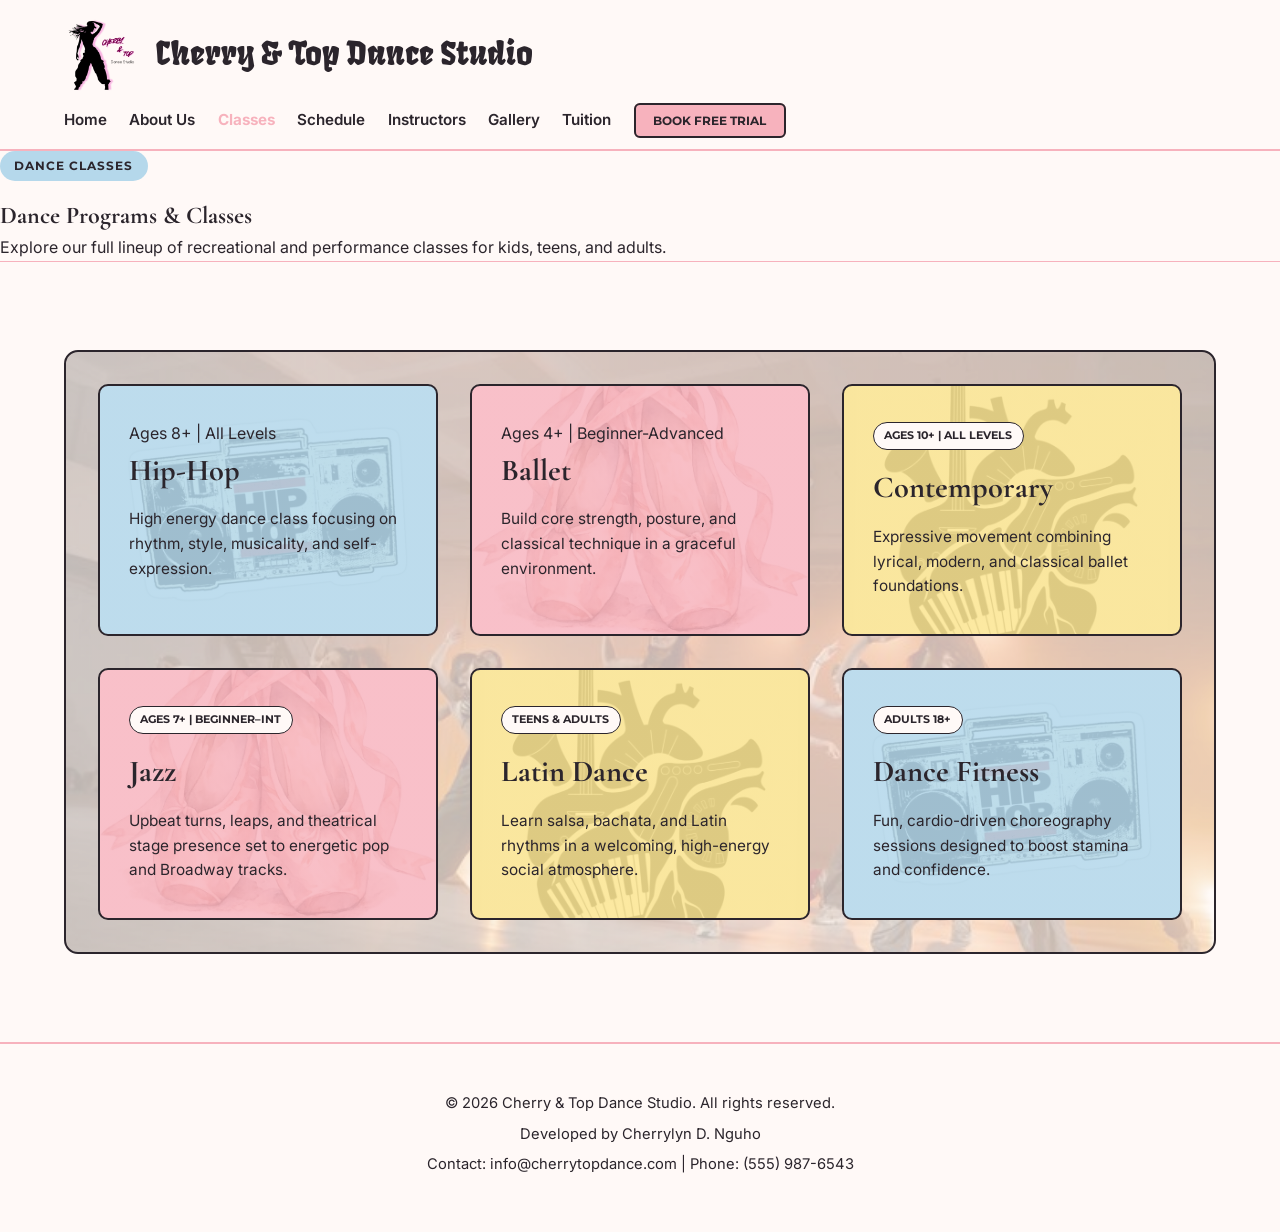
==== classes.html @ 7175e1ef "Making gallery.html, classes.html, trial.html and trying to make it work. Also trying to make the vi" ====
<!DOCTYPE html>
<html lang="en">

<head>
    <meta charset="UTF-8">
    <meta name="viewport" content="width=device-width, initial-scale=1.0">
    <title>Classes | Cherry &amp; Top Dance Studio</title>
    <link rel="preconnect" href="https://fonts.googleapis.com">
    <link rel="preconnect" href="https://fonts.gstatic.com" crossorigin>
    <link
        href="https://fonts.googleapis.com/css2?family=Cormorant+Garamond:wght@600;700&family=Fruktur&family=Inter:wght@400;500;600&family=Montserrat:wght@600;700&display=swap"
        rel="stylesheet">
    <link rel="stylesheet" href="css/style.css">
</head>

<body>

    <header>
        <div class="logo">
            <a href="index.html">
                <img src="images/logo.png" alt="Cherry & Top Dance Studio Logo" class="logo-img">
                <span>Cherry &amp; Top Dance Studio</span>
            </a>
        </div>
        <nav aria-label="Main Navigation">
            <ul>
                <li><a href="index.html">Home</a></li>
                <li><a href="index.html#about">About Us</a></li>
                <li><a href="classes.html" class="active" aria-current="page">Classes</a></li>
                <li><a href="#">Schedule</a></li>
                <li><a href="#">Instructors</a></li>
                <li><a href="gallery.html">Gallery</a></li>
                <li><a href="#">Tuition</a></li>
                <li><a href="trial.html" class="nav-cta">Book Free Trial</a></li>
            </ul>
        </nav>
    </header>

    <main>
        <section class="page-banner">
            <span class="hero-tag">Dance Classes</span>
            <h1>Dance Programs &amp; Classes</h1>
            <p>Explore our full lineup of recreational and performance classes for kids, teens, and adults.</p>
        </section>

        <section class="classes-preview">
            <div class="class-grid">
                <div class="class-card card-hiphop">
                    <span class="style.badge">Ages 8+ | All Levels</span>
                    <h3>Hip-Hop</h3>
                    <p>High energy dance class focusing on rhythm, style, musicality, and self-expression.</p>
                </div>
                <div class="class-card card-ballet">
                    <span class="style.badge">Ages 4+ | Beginner-Advanced</span>
                    <h3>Ballet</h3>
                    <p>Build core strength, posture, and classical technique in a graceful environment. </p>
                </div>
                <div class="class-card card-contemporary">
                    <span class="style-badge">Ages 10+ | All Levels</span>
                    <h3>Contemporary</h3>
                    <p>Expressive movement combining lyrical, modern, and classical ballet foundations.</p>
                </div>
                <div class="class-card card-ballet">
                    <span class="style-badge">Ages 7+ | Beginner–Int</span>
                    <h3>Jazz</h3>
                    <p>Upbeat turns, leaps, and theatrical stage presence set to energetic pop and Broadway tracks.</p>
                </div>
                <div class="class-card card-contemporary">
                    <span class="style-badge">Teens &amp; Adults</span>
                    <h3>Latin Dance</h3>
                    <p>Learn salsa, bachata, and Latin rhythms in a welcoming, high-energy social atmosphere.</p>
                </div>
                <div class="class-card card-hiphop">
                    <span class="style-badge">Adults 18+</span>
                    <h3>Dance Fitness</h3>
                    <p>Fun, cardio-driven choreography sessions designed to boost stamina and confidence.</p>
                </div>
            </div>

            <!-- Additional class cards can be added here -->
        </section>
    </main>

    <footer>
        <div class="footer-content">
            <p>&copy; 2026 Cherry &amp; Top Dance Studio. All rights reserved.</p>
            <p>Developed by Cherrylyn D. Nguho</p>
            <p>Contact: info@cherrytopdance.com | Phone: (555) 987-6543</p>
        </div>
    </footer>
</body>

</html>
---- css/style.css ----
/*
  RETRO CHERRY POP COLOR PALETTE:
  - Whipped Cream (#FFF9F7): Main background
  - Cherry Blossom (#F7B2BD): Primary brand color (Ballet & Studio Identity)
  - Buttercream Yellow (#FCE694): Playful / Contemporary accent
  - Sky Blue (#B5D8EB): Y2K / Hip-Hop energetic accent
  - Espresso Charcoal (#2B252C): Typography & high-contrast text
*/
/* Global Resets */
* {
    margin: 0;
    padding: 0;
    box-sizing: border-box;
  }

  html {
    scroll-behavior: smooth;
  }

  body {
    font-family: 'Inter', sans-serif;
    background-color: #FFF9F7;
    color: #2B252C;
    line-height: 1.6;
  }

  h1, h2, h3 {
    font-family: 'Cormorant Garamond', serif;
    color: #2B252C;
  }

  a {
    text-decoration: none;
    color: inherit;
  }

  /* Header & Navigation */
  header {
    background-color: #FFF9F7;
    border-bottom: 2px solid #F7B2BD;
    display: flex;
    flex-wrap: wrap;
    justify-content: space-between;
    align-items: center;
    gap: 1rem;
    padding: 1rem 5%;
    position: sticky;
    top: 0;
    z-index: 1000;
  }

  .logo {
    display: flex;
    align-items: center;
  }

  .logo a {
    display: flex;
    align-items: center;
    gap: 1rem;
    font-family: 'Fruktur', cursive;
    font-size: 2rem;
    color: #2B252C;
  }

  .logo-img {
    height: 75px;
    width: auto;
    border-radius: 6px;
    transition: transform 0.3s ease;
  }

  .logo-img:hover {
    transform: scale(1.05);
  }

  nav ul {
    list-style: none;
    display: flex;
    flex-wrap: wrap;
    gap: 1.4rem;
    align-items: center;
  }

  nav a {
    color: #2B252C;
    font-size: 0.95rem;
    font-weight: 600;
    transition: color 0.3s ease;
  }

  nav a:hover {
    color: #F7B2BD;
  }

  nav a:hover, nav a.active {
    color: #F7B2BD;
    font-weight: 700;
  }

  nav a.nav-cta {
    background-color: #F7B2BD;
    color: #2B252C;
    border: 2px solid #2B252C;
    padding: 0.5rem 1.1rem;
    border-radius: 6px;
    font-family: 'Montserrat', sans-serif;
    text-transform: uppercase;
    font-size: 0.78rem;
    font-weight: 700;
    transition: background-color 0.25s ease, transform 0.25s ease;
  }

  nav a.nav-cta:hover {
    background-color: #B5D8EB;
    color: #2B252C;
    transform: translateY(-2px);
  }

/* Hero Section (CLI-inspired bold statement + CTA) */
  .hero {
    padding: 7.5rem 5%;
    text-align: center;
    background: linear-gradient(rgba(255, 249, 247, 0.62), rgba(252, 230, 148, 0.58)), url('../images/photos/hero-bg.jfif');
    background-size: cover;
    background-position: center;
    background-repeat: no-repeat;
  }

  .hero-content {
    max-width: 820px;
    margin: 0 auto;
    background-color: rgba(255, 249, 247, 0.85);
    border: 2px solid #2B252C;
    border-radius: 14px;
    padding: 3rem 2.2rem;
  }

  .hero-tag {
    display: inline-block;
    background-color: #B5D8EB;
    color: #2B252C;
    font-family: 'Montserrat', sans-serif;
    font-size: 0.75rem;
    font-weight: 700;
    text-transform: uppercase;
    letter-spacing: 1px;
    padding: 0.35rem 0.9rem;
    border-radius: 999px;
    margin-bottom: 1rem;
  }

  .hero h1 {
    font-size: 3.3rem;
    line-height: 1.15;
    margin-bottom: 1.2rem;
    color: #2B252C;
  }

  .hero p {
    font-size: 1.1rem;
    color: #2B252C;
    margin-bottom: 2rem;
  }

  /* Primary Call-To-Action Button */
  .btn-primary {
    display: inline-block;
    background-color: #F7B2BD;
    color: #2B252C;
    border: 2px solid #2B252C;
    padding: 0.95rem 2.2rem;
    font-family: 'Montserrat', sans-serif;
    text-transform: uppercase;
    font-size: 0.85rem;
    font-weight: 700;
    border-radius: 6px;
    transition: background-color 0.25s ease, transform 0.25s ease;
  }

  .btn-primary:hover {
    background-color: #FCE694;
    color: #2B252C;
    transform: translateY(-2px);
  }

  /* About & Highlights Section */
  .about {
    padding: 5.5rem 5%;
    background-color: #FFF9F7;
    color: #2B252C;
  }

  .about-container {
    max-width: 1200px;
    margin: 0 auto;
  }

  .about-text {
    max-width: 820px;
    margin: 0 auto 3rem;
    text-align: center;
  }

  .about-text h2 {
    font-size: 2.5rem;
    margin-bottom: 1rem;
    color: #2B252C;
  }

  .about-text p {
    color: #2B252C;
    font-size: 1.08rem;
  }

  .highlights-grid {
    display: grid;
    grid-template-columns: repeat(auto-fit, minmax(260px, 1fr));
    gap: 1.5rem;
  }

  .highlight-item {
    background-color: #FCE694;
    border: 2px solid #2B252C;
    border-radius: 10px;
    padding: 1.75rem;
    color: #2B252C;
  }

  .highlight-item h3 {
    font-size: 1.55rem;
    margin-bottom: 0.6rem;
    color: #2B252C;
  }

  .highlight-item p {
    font-size: 0.96rem;
    color: #2B252C;
  }

  /* Explore Dance Styles Section */
  .classes-preview {
    padding: 5.5rem 5%;
    background-color: #FFF9F7;
    border-top: 1px solid #F7B2BD;
    text-align: center;
  }

  .classes-preview h2 {
    font-size: 2.5rem;
    margin-bottom: 2.5rem;
    color: #2B252C;
  }

  .class-grid {
    display: grid;
    grid-template-columns: repeat(auto-fit, minmax(280px, 1fr));
    gap: 2rem;
    max-width: 1200px;
    margin: 0 auto;
    padding: 2rem;
    border-radius: 14px;
    border: 2px solid #2B252C;
    background: linear-gradient(rgba(255, 249, 247, 0.72), rgba(255, 249, 247, 0.72)), url('../images/photos/hero-bg.jfif');
    background-size: cover;
    background-position: center;
  }

  .class-card {
    background-size: cover;
    background-position: center;
    background-repeat: no-repeat;
    border: 2px solid #2B252C;
    padding: 2.2rem 1.8rem;
    border-radius: 10px;
    text-align: left;
    color: #2B252C;
    transition: transform 0.25s ease;
  }

  .style-badge {
    display: inline-block;
    background-color: #FFF9F7;
    color: #2B252C;
    border: 1px solid #2B252C;
    font-family: 'Montserrat', sans-serif;
    font-size: 0.7rem;
    font-weight: 700;
    text-transform: uppercase;
    padding: 0.25rem 0.65rem;
    border-radius: 999px;
    margin-bottom: 0.9rem;
  }

.card-hiphop {
  background-image: linear-gradient(rgba(181, 216, 235, 0.88), rgba(181, 216, 235, 0.88)), url('../images/photos/hiphop-bg.jfif');
}

.card-ballet {
  background-image: linear-gradient(rgba(247, 178, 189, 0.82), rgba(247, 178, 189, 0.82)), url('../images/photos/ballet-bg.jfif');
}

.card-contemporary {
  background-image: linear-gradient(rgba(252, 230, 148, 0.88), rgba(252, 230, 148, 0.88)), url('../images/photos/contemporary-bg.jfif');
}

.class-card:hover {
  transform: translateY(-5px);
}

.class-card h3 {
  color: #2B252C;
  font-size: 1.9rem;
  margin-bottom: 0.75rem;
}

.class-card p {
  color: #2B252C;
  font-size: 0.96rem;
}

  /* Footer Section */
footer {
  background-color: #FFF9F7;
  border-top: 2px solid #F7B2BD;
  padding: 3rem 5%;
  text-align: center;
  color: #2B252C;
  font-size: 0.92rem;
}

.footer-content p {
  margin-bottom: 0.45rem;
}

/* Gallery (Videos)*/
.studio-gallery {
  margin: 0 auto 3.5rem;
  background-color: #2B252C; /* Espresso Charcoal stage strip for high-contrast media */
  border: 2px solid #2B252C;
  border-radius: 14px;
  padding: 1rem 1rem 1rem;
  color: #FFF9F7;
}

/* Category Filter Row */
.gallery-tabs {
  display: flex;
  flex-wrap: wrap;
  justify-content: center;
  align-items: center;
  gap: 0.75rem;
  margin-bottom: 1.20rem;
}

.gallery-arrow {
  font-size: 1.5rem;
  font-weight: 700;
  color: #F7B2BD;
  padding: 0 0.4rem;
  user-select: none;
}

.tab-pill {
  font-family: 'Montserrat', sans-serif;
  font-size: 0.78rem;
  font-weight: 700;
  text-transform: uppercase;
  letter-spacing: 0.8px;
  color: #FFF9F7;
  padding: 0.45rem 1rem;
  border-radius: 4px;
  transition: background-color 0.25s ease, color 0.25s ease;
}

.tab-pill:hover {
  background-color: #B5D8EB;
  color: #2B252C;
}

.tab-pill.active-tab {
  background-color: #F7B2BD; /* Cherry Blossom active pill */
  color: #2B252C;
}

/* 3-Column Media Track (Side cards slightly smaller, center card featured) */
.gallery-track {
  display: grid;
  grid-template-columns: 1fr 1.25fr 1fr;
  gap: 1.25rem;
  align-items: center;
}

.media-card {
  text-align: center;
  transition: transform 0.25s ease;
}

.media-card:hover {
  transform: translateY(-4px);
}

.media-thumb {
  position: relative;
  border-radius: 10px;
  overflow: hidden;
  border: 2px solid #F7B2BD;
  aspect-ratio: 16 / 10;
  background-color: #1c181d;
}

.featured-media .media-thumb {
  border-color: #FCE694; /* Buttercream highlight on center featured video */
}

.media-thumb img,
.media-thumb video {
  width: 100%;
  height: 100%;
  object-fit: cover;
  display: block;
}

/* Circular Play Button Overlay */
.play-btn {
  position: absolute;
  top: 50%;
  left: 50%;
  transform: translate(-50%, -50%);
  width: 54px;
  height: 54px;
  border-radius: 50%;
  border: 3px solid #FFF9F7;
  background-color: rgba(43, 37, 44, 0.65);
  color: #FFF9F7;
  font-size: 1.2rem;
  display: flex;
  align-items: center;
  justify-content: center;
  padding-left: 3px;
  transition: background-color 0.25s ease, transform 0.25s ease;
}

.media-card:hover .play-btn {
  background-color: #F7B2BD;
  color: #2B252C;
  border-color: #2B252C;
  transform: translate(-50%, -50%) scale(1.08);
}

/* Top-Left Media Type Tag */
.media-badge {
  position: absolute;
  top: 10px;
  left: 10px;
  font-family: 'Montserrat', sans-serif;
  font-size: 0.68rem;
  font-weight: 700;
  text-transform: uppercase;
  color: #2B252C;
  padding: 0.2rem 0.6rem;
  border-radius: 999px;
  border: 1px solid #2B252C;
}

.badge-ballet {
  background-color: #F7B2BD;
}

.badge-contemporary {
  background-color: #FCE694;
}

.badge-hiphop {
  background-color: #B5D8EB;
}

/* Captions Below Cards */
.media-card h3 {
  color: #FFF9F7;
  font-family: 'Inter', sans-serif;
  font-size: 1.05rem;
  font-weight: 700;
  margin-top: 0.85rem;
  margin-bottom: 0.2rem;
}

.media-card p {
  color: #F7B2BD;
  font-size: 0.82rem;
}

/* Mobile Phones (max-width: 820px) */
@media screen and (max-width: 820px) {
  /* Compact Header so it doesn't block the screen when scrolling */
  header {
    position: static;
    padding: 0.9rem 4%;
  }

  .logo a {
    flex-direction: column;
    gap: 0.4rem;
    font-size: 1.35rem;
    line-height: 1.2;
    text-align: center;
  }

  .logo-img {
    height: 60px;
  }

  /* Clean 2-column or wrapped tap-friendly menu */
  nav {
    width: 100%;
    margin-top: 0.5rem;
  }

  nav ul {
    gap: 0.65rem 1rem;
    justify-content: center;
  }

  nav a {
    font-size: 0.88rem;
    padding: 0.25rem 0.4rem;
  }

  nav a.nav-cta {
    width: 100%;
    display: block;
    text-align: center;
    margin-top: 0.35rem;
    padding: 0.65rem 1rem;
  }

  /* Hero Section scaled for phone screens */
  .hero {
    padding: 3.5rem 4%;
  }

  .hero-content {
    padding: 2rem 1.25rem;
  }

  .hero-tag {
    font-size: 0.68rem;
  }

  .hero h1 {
    font-size: 1.95rem;
  }

  .hero p {
    font-size: 0.98rem;
    margin-bottom: 1.5rem;
  }

  .btn-primary {
    width: 100%;
    padding: 0.85rem 1.2rem;
    font-size: 0.82rem;
  }

  /* About & Highlights stacked cleanly */
  .about {
    padding: 3.5rem 4%;
  }

  .about-text h2 {
    font-size: 1.9rem;
  }

  .about-text p {
    font-size: 0.98rem;
  }

  .highlights-grid {
    grid-template-columns: 1fr;
    gap: 1rem;
  }

  /* Dance Styles Grid single-column on phones */
  .classes-preview {
    padding: 3.5rem 4%;
  }

  .classes-preview h2 {
    font-size: 1.9rem;
    margin-bottom: 1.75rem;
  }

  .class-grid {
    grid-template-columns: 1fr;
    padding: 1.1rem;
    gap: 1.25rem;
  }

  .class-card {
    padding: 1.6rem 1.3rem;
  }

  .class-card h3 {
    font-size: 1.6rem;
  }
  /*Gallery*/
  .gallery-track {
    grid-template-columns: 1fr;
    gap: 1.5rem;
  }

  .studio-gallery {
    padding: 1.5rem 1rem;
  }

  /* Footer */
  footer {
    padding: 2.2rem 4%;
    font-size: 0.85rem;
  }
}
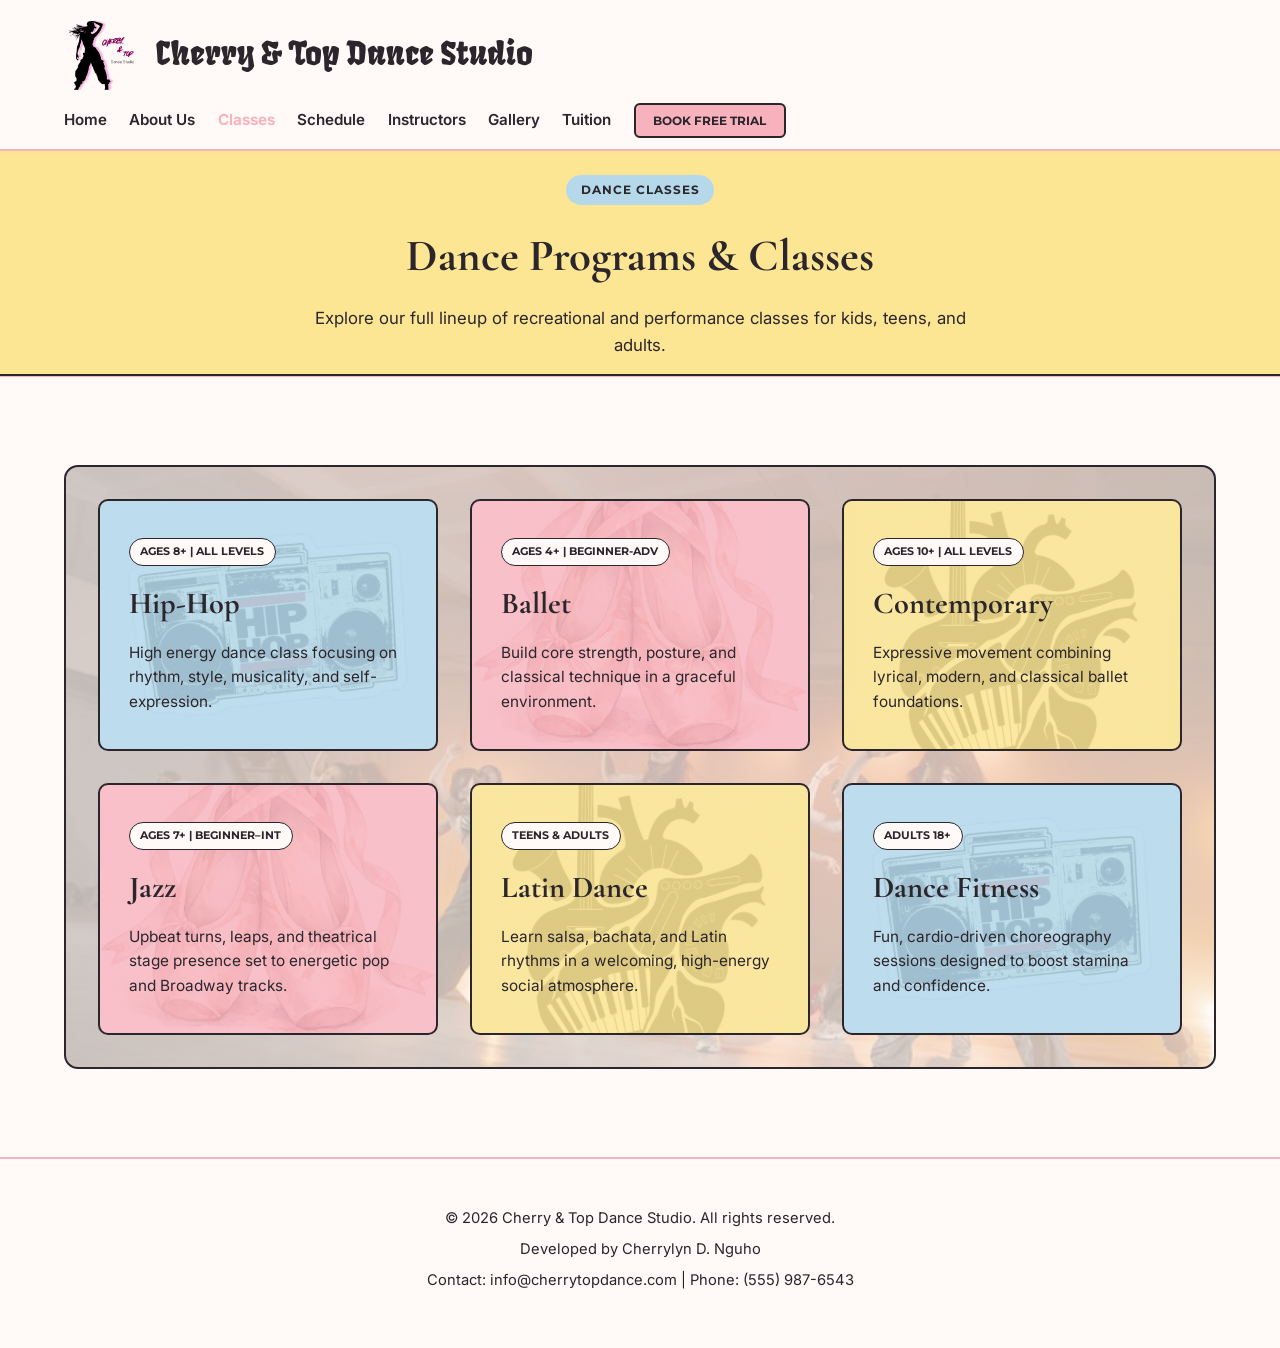
==== commit b6005e7f: "Done draft1 of html: gallery, classes, trial. I already style these files not final though" ====
--- a/classes.html
+++ b/classes.html
@@ -46,12 +46,12 @@
         <section class="classes-preview">
             <div class="class-grid">
                 <div class="class-card card-hiphop">
-                    <span class="style.badge">Ages 8+ | All Levels</span>
+                    <span class="style-badge">Ages 8+ | All Levels</span>
                     <h3>Hip-Hop</h3>
                     <p>High energy dance class focusing on rhythm, style, musicality, and self-expression.</p>
                 </div>
                 <div class="class-card card-ballet">
-                    <span class="style.badge">Ages 4+ | Beginner-Advanced</span>
+                    <span class="style-badge">Ages 4+ | Beginner-Adv</span>
                     <h3>Ballet</h3>
                     <p>Build core strength, posture, and classical technique in a graceful environment. </p>
                 </div>
--- a/css/style.css
+++ b/css/style.css
@@ -489,6 +489,115 @@
   color: #F7B2BD;
   font-size: 0.82rem;
 }
+/* Active state when currently on trial.html*/
+nav a.nav-cta.active-cta {
+  background-color: #fde89e;
+  color: #2B252C;
+}
+
+/* View More */
+.section-action {
+  margin-top: 2rem;
+  text-align: center;
+}
+
+.btn-secondary {
+  display: inline-block;
+  background-color: #FCE694;
+  color: #2B252C;
+  border: 2px solid #FFF9F7;
+  padding: 0.75rem 1.8rem;
+  font-family: 'Montserrat', sans-serif;
+  text-transform: uppercase;
+  font-size: 0.8rem;
+  font-weight: 700;
+  border-radius: 6px;
+  transition: background-color 0.25s ease, transform 0.25s ease;
+}
+
+.btn-secondary:hover {
+  background-color: #F7B2BD;
+  border-color: #2B252C;
+  transform: translateY(-2px);
+}
+
+/* Sub-Page Top Banner (Gallery, Classes, Trial) */
+.page-banner {
+  padding: 1.5rem 5% 1rem;
+  text-align: center;
+  background-color: #FCE694;
+  border-bottom: 2px solid #2B252C;
+}
+
+.page-banner h1 {
+  font-size: 2.8rem;
+  margin-bottom: 0.75rem;
+}
+
+.page-banner p {
+  max-width: 680px;
+  margin: 0 auto;
+  font-size: 1.05rem;
+}
+
+/* --- Sign-Up Form --- */
+.form-section {
+  padding: 4rem 5%;
+  background-color: #FFF9F7;
+}
+
+.trial-form {
+  max-width: 680px;
+  margin: 0 auto;
+  background-color: #FFF9F7;
+  border: 2px solid #2B252C;
+  border-radius: 14px;
+  padding: 2.5rem 2rem;
+}
+
+.form-row {
+  display: grid;
+  grid-template-columns: 1fr 1fr;
+  gap: 1.2rem;
+}
+
+.form-group {
+  margin-bottom: 1.35rem;
+  text-align: left;
+}
+
+.form-group label {
+  display: block;
+  font-family: 'Montserrat', sans-serif;
+  font-size: 0.8rem;
+  font-weight: 700;
+  text-transform: uppercase;
+  margin-bottom: 0.45rem;
+  color: #2B252C;
+}
+
+.form-group input,
+.form-group select {
+  width: 100%;
+  padding: 0.8rem 0.95rem;
+  font-family: 'Inter', sans-serif;
+  font-size: 0.95rem;
+  color: #2B252C;
+  background-color: #FFF9F7;
+  border: 2px solid #2B252C;
+  border-radius: 6px;
+}
+
+.form-group input:focus,
+.form-group select:focus {
+  outline: none;
+  background-color: #B5D8EB;
+}
+
+.form-submit {
+  width: 100%;
+  cursor: pointer;
+}
 
 /* Mobile Phones (max-width: 820px) */
 @media screen and (max-width: 820px) {
